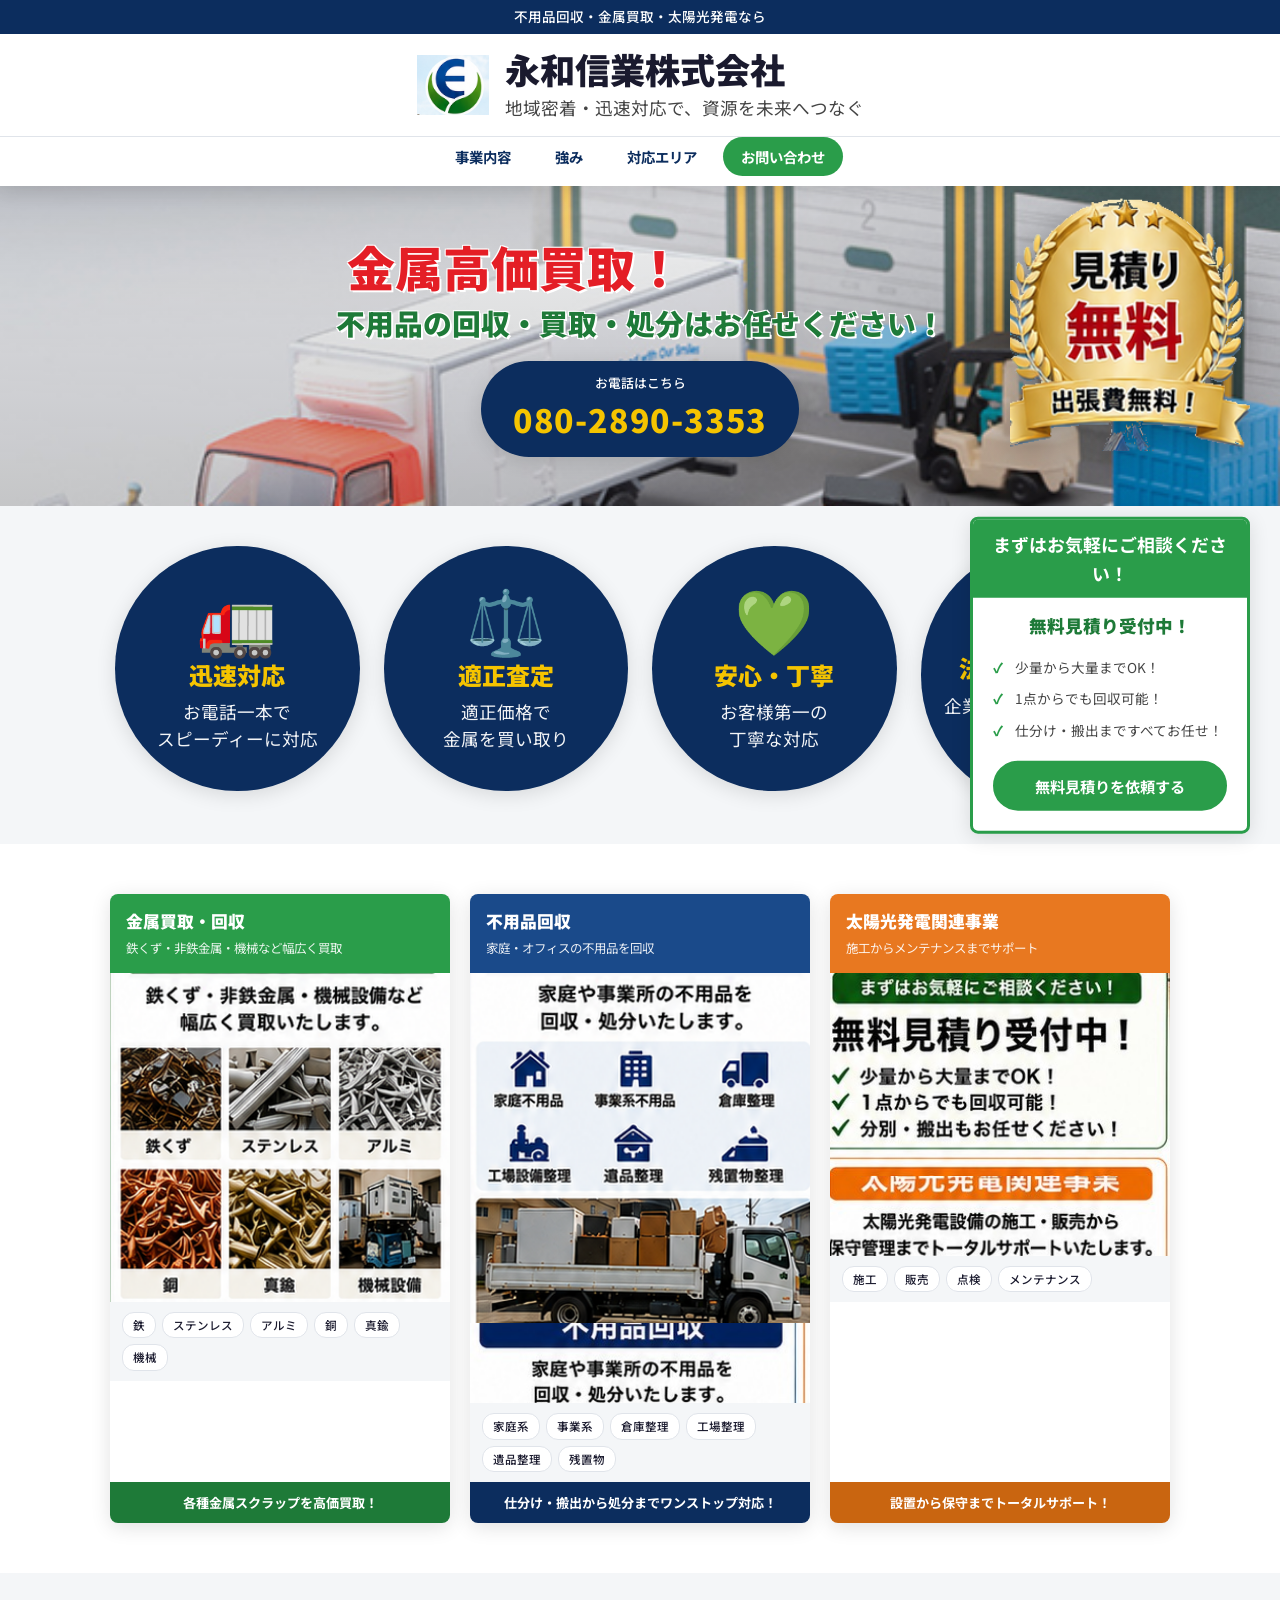
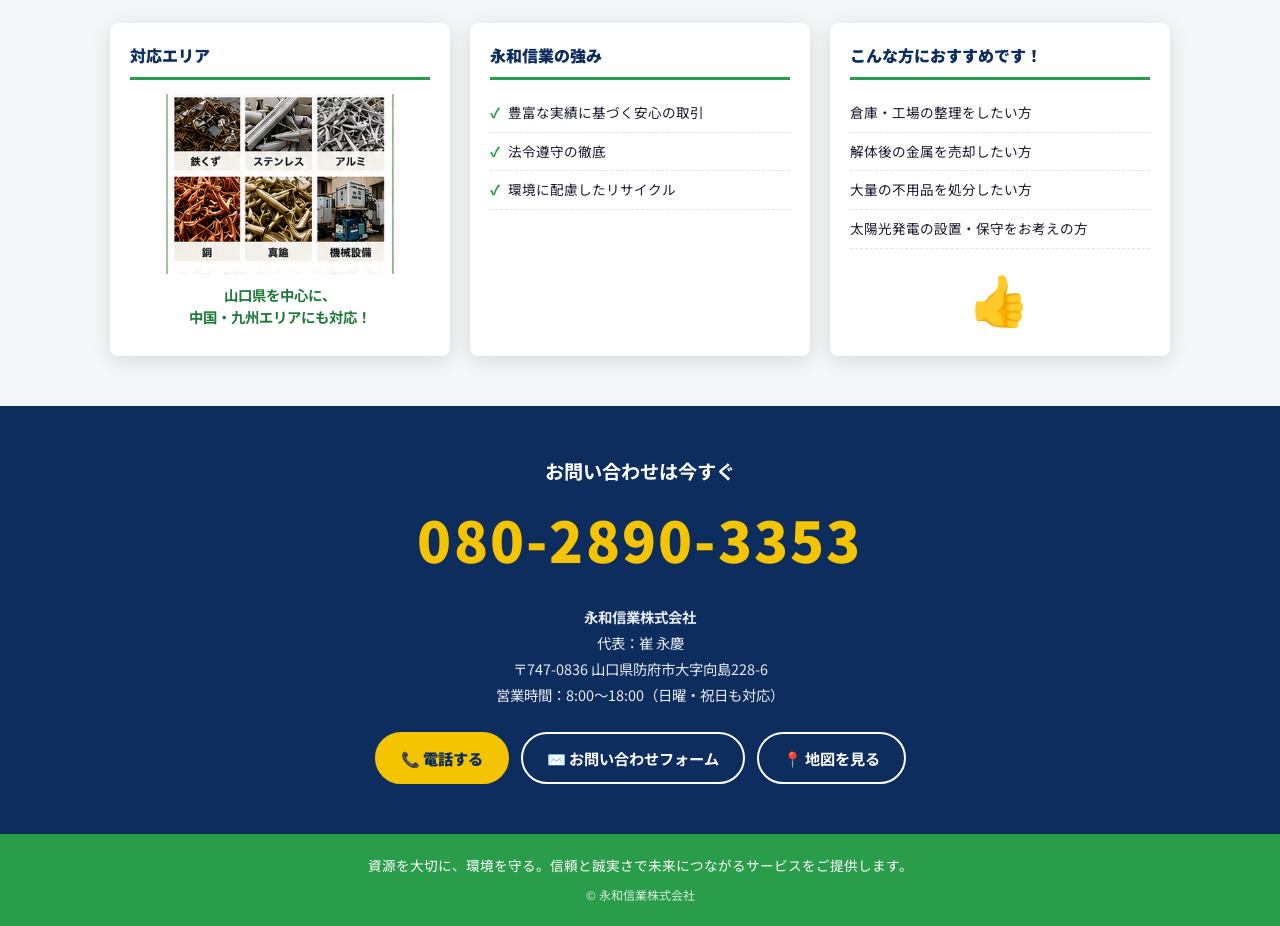
==== index.html @ bcc7ec1d "first commit" ====
<!DOCTYPE html>
<html lang="ja">
<head>
  <meta charset="UTF-8">
  <meta name="viewport" content="width=device-width, initial-scale=1.0">
  <meta name="description" content="永和信業株式会社｜不用品回収・金属買取・太陽光発電。山口県を中心に迅速対応。見積り無料・出張費無料。">
  <meta property="og:title" content="永和信業株式会社">
  <meta property="og:description" content="金属高価買取！不用品の回収・買取・処分はお任せください。">
  <meta property="og:image" content="assets/images/pdf-page1-img0.png">
  <title>永和信業株式会社｜金属買取・不用品回収・太陽光発電</title>
  <link rel="preconnect" href="https://fonts.googleapis.com">
  <link rel="preconnect" href="https://fonts.gstatic.com" crossorigin>
  <link href="https://fonts.googleapis.com/css2?family=Noto+Sans+JP:wght@400;500;700;900&display=swap" rel="stylesheet">
  <link rel="stylesheet" href="css/style.css">
  <link rel="icon" href="assets/images/logo.png" type="image/png">
</head>
<body>
  <!-- 固定ヘッダー -->
  <header class="site-header" id="top">
    <div class="top-bar">
      <p>不用品回収・金属買取・太陽光発電なら</p>
    </div>
    <div class="header-main">
      <div class="header-inner">
        <a href="#top" class="brand">
          <img src="assets/images/logo.png" alt="永和信業ロゴ" class="brand-logo" width="72" height="72">
          <div class="brand-text">
            <h1 class="brand-name">永和信業株式会社</h1>
            <p class="brand-tagline">地域密着・迅速対応で、資源を未来へつなぐ</p>
          </div>
        </a>
        <button class="nav-toggle" id="navToggle" aria-label="メニューを開く" aria-expanded="false">
          <span></span><span></span><span></span>
        </button>
      </div>
      <nav class="main-nav" id="mainNav" aria-label="メインナビゲーション">
        <a href="#services">事業内容</a>
        <a href="#features">強み</a>
        <a href="#area">対応エリア</a>
        <a href="#contact" class="nav-cta">お問い合わせ</a>
      </nav>
    </div>
  </header>

  <main>
    <!-- ヒーローセクション -->
    <section class="hero" aria-label="メインビジュアル">
      <div class="hero-bg" role="img" aria-label="金属スクラップと回収トラックの写真"></div>
      <div class="hero-overlay">
        <aside class="hero-badge-area" aria-label="見積り無料・出張費無料">
          <img src="assets/images/badge-medal.png" alt="見積り無料・出張費無料" class="badge-medal" width="220" height="220">
        </aside>
        <div class="hero-top-row">
          <p class="hero-catch hero-catch--red">金属高価買取！</p>
        </div>
        <p class="hero-catch hero-catch--green">不用品の回収・買取・処分はお任せください！</p>
        <a href="tel:08028903353" class="hero-phone-btn">
          <span class="hero-phone-label">お電話はこちら</span>
          <span class="hero-phone-number">080-2890-3353</span>
        </a>
      </div>
    </section>

    <!-- 4つの強み + CTA -->
    <section class="highlights" id="features">
      <div class="container">
        <div class="feature-cards">
          <article class="feature-card" data-animate>
            <div class="feature-icon" aria-hidden="true">🚛</div>
            <h3>迅速対応</h3>
            <p>お電話一本で<br>スピーディーに対応</p>
          </article>
          <article class="feature-card" data-animate>
            <div class="feature-icon" aria-hidden="true">⚖️</div>
            <h3>適正査定</h3>
            <p>適正価格で<br>金属を買い取り</p>
          </article>
          <article class="feature-card" data-animate>
            <div class="feature-icon" aria-hidden="true">💚</div>
            <h3>安心・丁寧</h3>
            <p>お客様第一の<br>丁寧な対応</p>
          </article>
          <article class="feature-card" data-animate>
            <div class="feature-icon" aria-hidden="true">👥</div>
            <h3>法人・個人対応</h3>
            <p>企業様から一般家庭様まで<br>幅広く対応</p>
          </article>
        </div>
      </div>
      <aside class="cta-box highlights-cta" data-animate>
        <p class="cta-box-title">まずはお気軽にご相談ください！</p>
        <p class="cta-box-sub">無料見積り受付中！</p>
        <ul class="cta-checklist">
          <li>少量から大量までOK！</li>
          <li>1点からでも回収可能！</li>
          <li>仕分け・搬出まですべてお任せ！</li>
        </ul>
        <button class="btn btn-primary" id="openContactBtn">無料見積りを依頼する</button>
      </aside>
    </section>

    <!-- 3事業カラム -->
    <section class="services" id="services">
      <div class="container services-grid">
        <article class="service-card service-card--metal" data-animate>
          <header class="service-header">
            <h2>金属買取・回収</h2>
            <p>鉄くず・非鉄金属・機械など幅広く買取</p>
          </header>
          <div class="service-image">
            <img src="assets/images/metal-grid.jpg" alt="鉄・ステンレス・アルミ・銅・真鍮・機械の買取例" loading="lazy">
          </div>
          <ul class="service-tags">
            <li>鉄</li><li>ステンレス</li><li>アルミ</li>
            <li>銅</li><li>真鍮</li><li>機械</li>
          </ul>
          <footer class="service-footer">各種金属スクラップを高価買取！</footer>
        </article>

        <article class="service-card service-card--waste" data-animate>
          <header class="service-header">
            <h2>不用品回収</h2>
            <p>家庭・オフィスの不用品を回収</p>
          </header>
          <div class="service-image">
            <img src="assets/images/waste-grid.jpg" alt="家庭・事業系・倉庫・工場・遺品・残置物の回収" loading="lazy">
          </div>
          <div class="service-sub-image">
            <img src="assets/images/truck-waste.jpg" alt="不用品を積み込む回収トラック" loading="lazy">
          </div>
          <ul class="service-tags">
            <li>家庭系</li><li>事業系</li><li>倉庫整理</li>
            <li>工場整理</li><li>遺品整理</li><li>残置物</li>
          </ul>
          <footer class="service-footer">仕分け・搬出から処分までワンストップ対応！</footer>
        </article>

        <article class="service-card service-card--solar" data-animate>
          <header class="service-header">
            <h2>太陽光発電関連事業</h2>
            <p>施工からメンテナンスまでサポート</p>
          </header>
          <div class="service-image">
            <img src="assets/images/solar-grid.jpg" alt="太陽光発電の施工・販売・点検・メンテナンス" loading="lazy">
          </div>
          <div class="service-sub-image">
            <img src="assets/images/solar-panel.jpg" alt="太陽光パネル設置現場" loading="lazy">
          </div>
          <ul class="service-tags">
            <li>施工</li><li>販売</li><li>点検</li><li>メンテナンス</li>
          </ul>
          <footer class="service-footer">設置から保守までトータルサポート！</footer>
        </article>
      </div>
    </section>

    <!-- エリア・強み・おすすめ -->
    <section class="info-section">
      <div class="container info-grid">
        <article class="info-card" id="area" data-animate>
          <h2>対応エリア</h2>
          <div class="info-map">
            <img src="assets/images/map-yamaguchi.png" alt="山口県地図" loading="lazy">
          </div>
          <p class="info-highlight">山口県を中心に、<br>中国・九州エリアにも対応！</p>
        </article>

        <article class="info-card info-card--strengths" data-animate>
          <h2>永和信業の強み</h2>
          <ul class="strength-list">
            <li><span class="check">✓</span>豊富な実績に基づく安心の取引</li>
            <li><span class="check">✓</span>法令遵守の徹底</li>
            <li><span class="check">✓</span>環境に配慮したリサイクル</li>
          </ul>
        </article>

        <article class="info-card info-card--recommend" data-animate>
          <h2>こんな方におすすめです！</h2>
          <ul class="recommend-list">
            <li>倉庫・工場の整理をしたい方</li>
            <li>解体後の金属を売却したい方</li>
            <li>大量の不用品を処分したい方</li>
            <li>太陽光発電の設置・保守をお考えの方</li>
          </ul>
          <div class="recommend-icon" aria-hidden="true">👍</div>
        </article>
      </div>
    </section>

    <!-- お問い合わせ -->
    <section class="contact-section" id="contact">
      <div class="container contact-inner" data-animate>
        <p class="contact-lead">お問い合わせは今すぐ</p>
        <a href="tel:08028903353" class="contact-phone">080-2890-3353</a>
        <div class="contact-details">
          <p><strong>永和信業株式会社</strong></p>
          <p>代表：崔 永慶</p>
          <p>〒747-0836 山口県防府市大字向島228-6</p>
          <p>営業時間：8:00〜18:00（日曜・祝日も対応）</p>
        </div>
        <div class="contact-actions">
          <a href="tel:08028903353" class="btn btn-gold">📞 電話する</a>
          <button class="btn btn-outline" id="openContactBtn2">✉️ お問い合わせフォーム</button>
          <a href="https://www.google.com/maps/search/?api=1&query=山口県防府市大字向島228-6" target="_blank" rel="noopener" class="btn btn-outline">📍 地図を見る</a>
        </div>
      </div>
    </section>
  </main>

  <footer class="site-footer">
    <p>資源を大切に、環境を守る。信頼と誠実さで未来につながるサービスをご提供します。</p>
    <p class="footer-copy">&copy; 永和信業株式会社</p>
  </footer>

  <!-- お問い合わせモーダル -->
  <div class="modal" id="contactModal" role="dialog" aria-labelledby="modalTitle" aria-hidden="true">
    <div class="modal-backdrop" id="modalBackdrop"></div>
    <div class="modal-content">
      <button class="modal-close" id="modalClose" aria-label="閉じる">&times;</button>
      <h2 id="modalTitle">無料見積り・お問い合わせ</h2>
      <p class="modal-desc">以下のフォームにご記入ください。担当者より折り返しご連絡いたします。</p>
      <form id="contactForm" novalidate>
        <div class="form-group">
          <label for="name">お名前 <span class="required">必須</span></label>
          <input type="text" id="name" name="name" required placeholder="山田 太郎">
        </div>
        <div class="form-group">
          <label for="phone">電話番号 <span class="required">必須</span></label>
          <input type="tel" id="phone" name="phone" required placeholder="090-1234-5678">
        </div>
        <div class="form-group">
          <label for="email">メールアドレス</label>
          <input type="email" id="email" name="email" placeholder="example@email.com">
        </div>
        <div class="form-group">
          <label for="service">ご相談内容</label>
          <select id="service" name="service">
            <option value="">選択してください</option>
            <option value="metal">金属買取・回収</option>
            <option value="waste">不用品回収</option>
            <option value="solar">太陽光発電</option>
            <option value="other">その他</option>
          </select>
        </div>
        <div class="form-group">
          <label for="message">お問い合わせ内容 <span class="required">必須</span></label>
          <textarea id="message" name="message" rows="4" required placeholder="ご相談内容をご記入ください"></textarea>
        </div>
        <button type="submit" class="btn btn-primary btn-full">送信する</button>
        <p class="form-note">※ フォーム送信はメールアプリが開きます。メールが設定されていない場合はお電話ください。</p>
      </form>
      <div class="form-success" id="formSuccess" hidden>
        <p>✅ お問い合わせありがとうございます。</p>
        <p>メールアプリが開きました。送信を完了してください。</p>
        <button class="btn btn-primary" id="closeSuccessBtn">閉じる</button>
      </div>
    </div>
  </div>

  <!-- 固定電話ボタン（モバイル） -->
  <a href="tel:08028903353" class="floating-phone" aria-label="電話をかける">
    📞
  </a>

  <script src="js/main.js"></script>
</body>
</html>
---- css/style.css ----
/* ========================================
   永和信業株式会社 - メインスタイル
   ======================================== */

:root {
  --blue-dark: #0c2d5e;
  --blue-mid: #1a4a8a;
  --green: #2a9d4a;
  --green-dark: #1e7a38;
  --orange: #e87820;
  --orange-dark: #c96510;
  --red: #e41e26;
  --gold: #f5c400;
  --gold-dark: #d4a800;
  --white: #ffffff;
  --gray-light: #f4f6f8;
  --gray-mid: #e0e4ea;
  --text-dark: #1a1a2e;
  --text-mid: #444;
  --shadow: 0 4px 20px rgba(0, 0, 0, 0.12);
  --radius: 8px;
  --header-h: 120px;
  --font: 'Noto Sans JP', 'Hiragino Sans', 'Meiryo', sans-serif;
}

*, *::before, *::after {
  box-sizing: border-box;
  margin: 0;
  padding: 0;
}

html {
  scroll-behavior: smooth;
  font-size: 16px;
}

body {
  font-family: var(--font);
  color: var(--text-dark);
  background: var(--white);
  line-height: 1.6;
  overflow-x: hidden;
}

img {
  max-width: 100%;
  height: auto;
  display: block;
}

a {
  color: inherit;
  text-decoration: none;
}

ul {
  list-style: none;
}

.container {
  max-width: 1100px;
  margin: 0 auto;
  padding: 0 20px;
}

/* ---- ヘッダー ---- */
.site-header {
  position: sticky;
  top: 0;
  z-index: 100;
  box-shadow: var(--shadow);
}

.top-bar {
  background: var(--blue-dark);
  color: var(--white);
  text-align: center;
  padding: 6px 16px;
  font-size: 0.85rem;
  font-weight: 500;
}

.header-main {
  background: var(--white);
}

.header-inner {
  display: flex;
  align-items: center;
  justify-content: center;
  position: relative;
  padding: 14px 20px;
  max-width: 1100px;
  margin: 0 auto;
  gap: 12px;
}

.brand {
  display: flex;
  align-items: center;
  justify-content: center;
  gap: 16px;
  text-align: center;
}

.brand-logo {
  flex-shrink: 0;
  width: 72px;
  height: 72px;
  object-fit: contain;
}

.brand-text {
  text-align: left;
}

.brand-name {
  font-size: clamp(1.5rem, 4.5vw, 2.2rem);
  font-weight: 900;
  color: var(--text-dark);
  line-height: 1.2;
}

.brand-tagline {
  font-size: clamp(0.85rem, 2.2vw, 1.1rem);
  color: var(--text-mid);
  margin-top: 4px;
}

/* 右側メダル画像 */
.hero-badge-area {
  position: absolute;
  right: clamp(10px, 3vw, 30px);
  top: 8px;
  z-index: 2;
  width: clamp(150px, 20vw, 240px);
}

.badge-medal {
  width: 100%;
  height: auto;
  display: block;
  filter: drop-shadow(0 6px 16px rgba(0, 0, 0, 0.3));
}

.nav-toggle {
  display: none;
  position: absolute;
  right: 20px;
  top: 50%;
  transform: translateY(-50%);
  flex-direction: column;
  gap: 5px;
  background: none;
  border: none;
  cursor: pointer;
  padding: 6px;
}

.nav-toggle span {
  display: block;
  width: 24px;
  height: 3px;
  background: var(--blue-dark);
  border-radius: 2px;
  transition: transform 0.3s, opacity 0.3s;
}

.main-nav {
  display: flex;
  justify-content: center;
  gap: 8px;
  padding: 0 20px 10px;
  border-top: 1px solid var(--gray-mid);
}

.main-nav a {
  padding: 8px 18px;
  font-size: 0.9rem;
  font-weight: 700;
  color: var(--blue-dark);
  border-radius: 20px;
  transition: background 0.2s, color 0.2s;
}

.main-nav a:hover {
  background: var(--gray-light);
}

.main-nav .nav-cta {
  background: var(--green);
  color: var(--white);
}

.main-nav .nav-cta:hover {
  background: var(--green-dark);
}

/* ---- ヒーロー ---- */
.hero {
  position: relative;
  min-height: 320px;
  overflow: hidden;
}

.hero-bg {
  position: absolute;
  inset: 0;
  background: url('../assets/images/hero-bg.jpg') center/cover no-repeat;
  filter: brightness(0.95);
}

.hero-overlay {
  position: relative;
  z-index: 1;
  display: flex;
  flex-direction: column;
  align-items: center;
  justify-content: center;
  min-height: 320px;
  padding: 30px 20px;
  text-align: center;
  background: linear-gradient(to bottom, rgba(255,255,255,0.1), rgba(0,0,0,0.15));
}

.hero-top-row {
  position: relative;
  display: flex;
  align-items: center;
  justify-content: center;
  width: 100%;
  max-width: 1100px;
  margin-bottom: 6px;
  padding: 0 clamp(160px, 22vw, 260px) 0 10px;
}

.hero-top-row .hero-catch--red {
  margin-bottom: 0;
}

.hero-catch {
  font-weight: 900;
  line-height: 1.3;
  text-shadow: 2px 2px 0 var(--white), -1px -1px 0 var(--white), 1px -1px 0 var(--white), -1px 1px 0 var(--white);
}

.hero-catch--red {
  font-size: clamp(1.8rem, 6vw, 3rem);
  color: var(--red);
  margin-bottom: 6px;
}

.hero-catch--green {
  font-size: clamp(1.1rem, 3.5vw, 1.8rem);
  color: var(--green-dark);
  margin-bottom: 20px;
}

.hero-phone-btn {
  display: inline-flex;
  flex-direction: column;
  align-items: center;
  background: var(--blue-dark);
  color: var(--gold);
  padding: 12px 32px;
  border-radius: 50px;
  box-shadow: var(--shadow);
  transition: transform 0.2s, background 0.2s;
}

.hero-phone-btn:hover {
  transform: scale(1.04);
  background: var(--blue-mid);
}

.hero-phone-label {
  font-size: 0.8rem;
  color: var(--white);
  font-weight: 500;
}

.hero-phone-number {
  font-size: clamp(1.4rem, 4vw, 2rem);
  font-weight: 900;
  letter-spacing: 0.05em;
}

/* ---- 4つの強み + CTA ---- */
.highlights {
  position: relative;
  background: var(--gray-light);
  padding: 40px 0;
}

.feature-cards {
  display: grid;
  grid-template-columns: repeat(4, minmax(190px, 1fr));
  gap: 24px;
  justify-content: center;
  max-width: 1050px;
  margin: 0 auto;
}

/* 右端をメダルと揃える（青丸より少し上） */
.highlights-cta {
  position: absolute;
  right: clamp(10px, 3vw, 30px);
  top: 50%;
  width: 280px;
  z-index: 2;
}

.feature-card {
  background: var(--blue-dark);
  color: var(--white);
  border-radius: 50%;
  aspect-ratio: 1;
  display: flex;
  flex-direction: column;
  align-items: center;
  justify-content: center;
  text-align: center;
  padding: 32px 20px;
  box-shadow: var(--shadow);
  transition: transform 0.3s;
}

.feature-card:hover {
  transform: translateY(-4px);
}

.feature-icon {
  font-size: 4rem;
  margin-bottom: 12px;
  line-height: 1;
}

.feature-card h3 {
  font-size: 1.5rem;
  font-weight: 900;
  color: var(--gold);
  margin-bottom: 10px;
  line-height: 1.2;
}

.feature-card p {
  font-size: 1.1rem;
  line-height: 1.5;
  opacity: 0.95;
}

.cta-box {
  background: var(--white);
  border: 3px solid var(--green);
  border-radius: var(--radius);
  padding: 20px;
  box-shadow: var(--shadow);
}

.cta-box-title {
  background: var(--green);
  color: var(--white);
  font-weight: 700;
  font-size: clamp(1rem, 1.4vw, 1.15rem);
  text-align: center;
  padding: 10px 8px;
  margin: -20px -20px 14px;
  border-radius: 5px 5px 0 0;
}

.cta-box-sub {
  font-size: 1.1rem;
  font-weight: 900;
  color: var(--green-dark);
  text-align: center;
  margin-bottom: 12px;
}

.cta-checklist li {
  font-size: 0.85rem;
  padding: 5px 0 5px 22px;
  position: relative;
  color: var(--text-mid);
}

.cta-checklist li::before {
  content: '✓';
  position: absolute;
  left: 0;
  color: var(--green);
  font-weight: 900;
}

.btn {
  display: inline-block;
  padding: 12px 24px;
  border-radius: 50px;
  font-size: 0.95rem;
  font-weight: 700;
  cursor: pointer;
  border: 2px solid transparent;
  transition: background 0.2s, transform 0.2s, color 0.2s;
  font-family: var(--font);
  text-align: center;
}

.btn:hover {
  transform: translateY(-2px);
}

.btn-primary {
  background: var(--green);
  color: var(--white);
  border-color: var(--green);
  width: 100%;
  margin-top: 14px;
}

.btn-primary:hover {
  background: var(--green-dark);
}

.btn-gold {
  background: var(--gold);
  color: var(--blue-dark);
  border-color: var(--gold);
  font-weight: 900;
}

.btn-gold:hover {
  background: var(--gold-dark);
}

.btn-outline {
  background: transparent;
  color: var(--white);
  border-color: var(--white);
}

.btn-outline:hover {
  background: rgba(255,255,255,0.15);
}

.btn-full {
  width: 100%;
}

/* ---- 事業内容 ---- */
.services {
  padding: 50px 0;
}

.services-grid {
  display: grid;
  grid-template-columns: repeat(3, 1fr);
  gap: 20px;
}

.service-card {
  border-radius: var(--radius);
  overflow: hidden;
  box-shadow: var(--shadow);
  display: flex;
  flex-direction: column;
  transition: transform 0.3s;
}

.service-card:hover {
  transform: translateY(-4px);
}

.service-header {
  padding: 14px 16px;
  color: var(--white);
}

.service-card--metal .service-header { background: var(--green); }
.service-card--waste .service-header { background: var(--blue-mid); }
.service-card--solar .service-header { background: var(--orange); }

.service-header h2 {
  font-size: 1.05rem;
  font-weight: 900;
  margin-bottom: 4px;
}

.service-header p {
  font-size: 0.78rem;
  opacity: 0.9;
}

.service-image img,
.service-sub-image img {
  width: 100%;
  object-fit: cover;
}

.service-sub-image img {
  height: 80px;
  object-fit: cover;
}

.service-tags {
  display: flex;
  flex-wrap: wrap;
  gap: 6px;
  padding: 10px 12px;
  background: var(--gray-light);
}

.service-tags li {
  font-size: 0.72rem;
  background: var(--white);
  border: 1px solid var(--gray-mid);
  border-radius: 12px;
  padding: 3px 10px;
  font-weight: 500;
}

.service-footer {
  padding: 10px 14px;
  font-size: 0.82rem;
  font-weight: 700;
  text-align: center;
  color: var(--white);
  margin-top: auto;
}

.service-card--metal .service-footer { background: var(--green-dark); }
.service-card--waste .service-footer { background: var(--blue-dark); }
.service-card--solar .service-footer { background: var(--orange-dark); }

/* ---- 情報セクション ---- */
.info-section {
  background: var(--gray-light);
  padding: 50px 0;
}

.info-grid {
  display: grid;
  grid-template-columns: repeat(3, 1fr);
  gap: 20px;
}

.info-card {
  background: var(--white);
  border-radius: var(--radius);
  padding: 20px;
  box-shadow: var(--shadow);
}

.info-card h2 {
  font-size: 1rem;
  font-weight: 900;
  color: var(--blue-dark);
  border-bottom: 3px solid var(--green);
  padding-bottom: 8px;
  margin-bottom: 14px;
}

.info-map img {
  width: 100%;
  max-height: 180px;
  object-fit: contain;
  margin-bottom: 10px;
}

.info-highlight {
  font-size: 0.9rem;
  font-weight: 700;
  color: var(--green-dark);
  text-align: center;
  line-height: 1.5;
}

.strength-list li,
.recommend-list li {
  font-size: 0.85rem;
  padding: 8px 0;
  border-bottom: 1px dashed var(--gray-mid);
  display: flex;
  align-items: flex-start;
  gap: 8px;
}

.strength-list .check {
  color: var(--green);
  font-weight: 900;
  flex-shrink: 0;
}

.info-card--recommend {
  position: relative;
}

.recommend-icon {
  font-size: 3rem;
  text-align: center;
  margin-top: 10px;
}

/* ---- お問い合わせ ---- */
.contact-section {
  background: var(--blue-dark);
  color: var(--white);
  padding: 50px 0;
  text-align: center;
}

.contact-lead {
  font-size: 1.2rem;
  font-weight: 700;
  margin-bottom: 8px;
}

.contact-phone {
  display: block;
  font-size: clamp(2rem, 8vw, 3.5rem);
  font-weight: 900;
  color: var(--gold);
  letter-spacing: 0.04em;
  margin-bottom: 20px;
  transition: transform 0.2s;
}

.contact-phone:hover {
  transform: scale(1.03);
}

.contact-details {
  font-size: 0.9rem;
  line-height: 1.8;
  margin-bottom: 24px;
  opacity: 0.9;
}

.contact-actions {
  display: flex;
  flex-wrap: wrap;
  gap: 12px;
  justify-content: center;
}

/* ---- フッター ---- */
.site-footer {
  background: var(--green);
  color: var(--white);
  text-align: center;
  padding: 20px;
  font-size: 0.85rem;
  line-height: 1.7;
}

.footer-copy {
  margin-top: 8px;
  opacity: 0.8;
  font-size: 0.75rem;
}

/* ---- モーダル ---- */
.modal {
  position: fixed;
  inset: 0;
  z-index: 200;
  display: flex;
  align-items: center;
  justify-content: center;
  padding: 20px;
  opacity: 0;
  visibility: hidden;
  transition: opacity 0.3s, visibility 0.3s;
}

.modal.is-open {
  opacity: 1;
  visibility: visible;
}

.modal-backdrop {
  position: absolute;
  inset: 0;
  background: rgba(0, 0, 0, 0.6);
}

.modal-content {
  position: relative;
  background: var(--white);
  border-radius: var(--radius);
  padding: 30px;
  max-width: 480px;
  width: 100%;
  max-height: 90vh;
  overflow-y: auto;
  box-shadow: 0 8px 40px rgba(0,0,0,0.3);
  transform: translateY(20px);
  transition: transform 0.3s;
}

.modal.is-open .modal-content {
  transform: translateY(0);
}

.modal-close {
  position: absolute;
  top: 12px;
  right: 16px;
  background: none;
  border: none;
  font-size: 1.8rem;
  cursor: pointer;
  color: var(--text-mid);
  line-height: 1;
}

.modal-content h2 {
  font-size: 1.2rem;
  color: var(--blue-dark);
  margin-bottom: 8px;
}

.modal-desc {
  font-size: 0.85rem;
  color: var(--text-mid);
  margin-bottom: 20px;
}

.form-group {
  margin-bottom: 14px;
}

.form-group label {
  display: block;
  font-size: 0.85rem;
  font-weight: 700;
  margin-bottom: 4px;
}

.required {
  color: var(--red);
  font-size: 0.75rem;
}

.form-group input,
.form-group select,
.form-group textarea {
  width: 100%;
  padding: 10px 12px;
  border: 1px solid var(--gray-mid);
  border-radius: 6px;
  font-family: var(--font);
  font-size: 0.9rem;
  transition: border-color 0.2s;
}

.form-group input:focus,
.form-group select:focus,
.form-group textarea:focus {
  outline: none;
  border-color: var(--green);
  box-shadow: 0 0 0 3px rgba(42, 157, 74, 0.15);
}

.form-group input.is-error,
.form-group textarea.is-error {
  border-color: var(--red);
}

.form-note {
  font-size: 0.75rem;
  color: var(--text-mid);
  margin-top: 10px;
  text-align: center;
}

.form-success {
  text-align: center;
  padding: 20px 0;
}

.form-success p {
  margin-bottom: 12px;
  font-weight: 700;
  color: var(--green-dark);
}

/* ---- 固定電話ボタン ---- */
.floating-phone {
  display: none;
  position: fixed;
  bottom: 24px;
  right: 24px;
  z-index: 150;
  width: 56px;
  height: 56px;
  background: var(--gold);
  color: var(--blue-dark);
  border-radius: 50%;
  font-size: 1.6rem;
  align-items: center;
  justify-content: center;
  box-shadow: 0 4px 16px rgba(0,0,0,0.3);
  transition: transform 0.2s;
}

.floating-phone:hover {
  transform: scale(1.1);
}

/* ---- アニメーション ---- */
[data-animate] {
  opacity: 0;
  transform: translateY(24px);
  transition: opacity 0.6s ease, transform 0.6s ease;
}

[data-animate].is-visible {
  opacity: 1;
  transform: translateY(0);
}

/* CTAボックス：アニメーションルールより優先して縦位置を固定 */
.highlights-cta[data-animate] {
  opacity: 0;
  transform: translateY(-50%);
  transition: opacity 0.6s ease, transform 0.6s ease;
}

.highlights-cta[data-animate].is-visible {
  opacity: 1;
  transform: translateY(-50%);
}

/* ---- レスポンシブ ---- */
@media (max-width: 900px) {
  .highlights-cta {
    position: static;
    transform: none;
    width: 100%;
    max-width: 360px;
    margin: 28px auto 0;
  }

  .highlights-cta.is-visible {
    transform: none;
  }

  .feature-cards {
    grid-template-columns: repeat(2, 1fr);
    max-width: 560px;
    margin: 0 auto;
  }

  .feature-card {
    border-radius: var(--radius);
    aspect-ratio: auto;
    padding: 32px 24px;
  }

  .feature-icon {
    font-size: 3.2rem;
  }

  .feature-card h3 {
    font-size: 1.3rem;
  }

  .feature-card p {
    font-size: 1rem;
  }

  .services-grid,
  .info-grid {
    grid-template-columns: 1fr;
  }
}

@media (max-width: 640px) {
  .header-inner {
    padding: 12px 16px;
  }

  .brand {
    gap: 12px;
  }

  .brand-logo {
    width: 56px;
    height: 56px;
  }

  .nav-toggle {
    display: flex;
    right: 16px;
  }

  .hero-overlay {
    display: flex;
    flex-direction: column;
    min-height: auto;
    padding: 20px 16px 24px;
  }

  .hero {
    min-height: auto;
  }

  .hero-badge-area {
    position: static;
    width: 100%;
    max-width: 280px;
    margin: 0 auto 16px;
    order: -1;
  }

  .hero-top-row {
    padding-right: 10px;
    order: 0;
  }

  .hero-catch--green {
    order: 1;
  }

  .hero-phone-btn {
    order: 2;
  }

  .badge-medal {
    width: 140px;
    margin: 0 auto;
  }

  .main-nav {
    display: none;
    flex-direction: column;
    padding: 10px 20px 16px;
    gap: 4px;
  }

  .main-nav.is-open {
    display: flex;
  }

  .nav-toggle.is-open span:nth-child(1) {
    transform: translateY(8px) rotate(45deg);
  }
  .nav-toggle.is-open span:nth-child(2) {
    opacity: 0;
  }
  .nav-toggle.is-open span:nth-child(3) {
    transform: translateY(-8px) rotate(-45deg);
  }

  .feature-cards {
    grid-template-columns: repeat(2, 1fr);
  }

  .floating-phone {
    display: flex;
  }

  .contact-actions {
    flex-direction: column;
    align-items: center;
  }

  .contact-actions .btn {
    width: 100%;
    max-width: 280px;
  }
}

@media (min-width: 641px) {
  .floating-phone {
    display: none;
  }
}
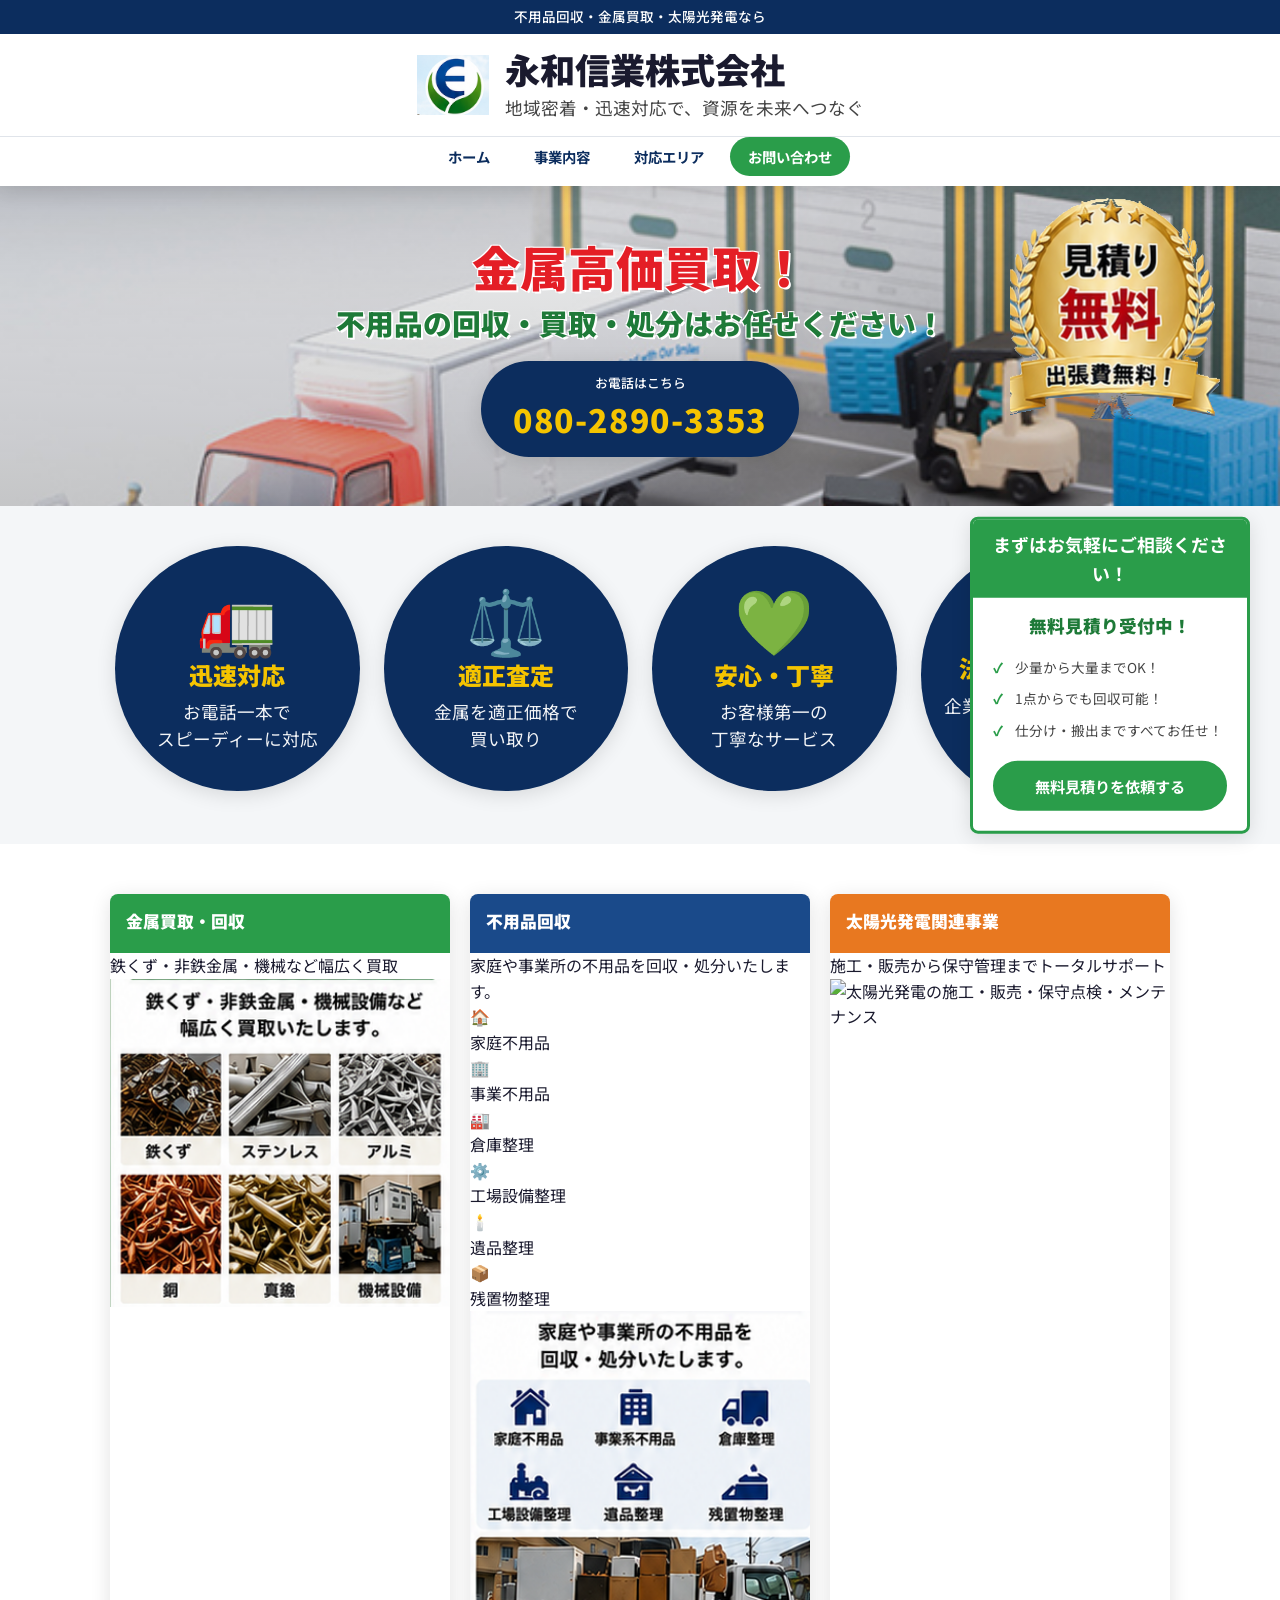
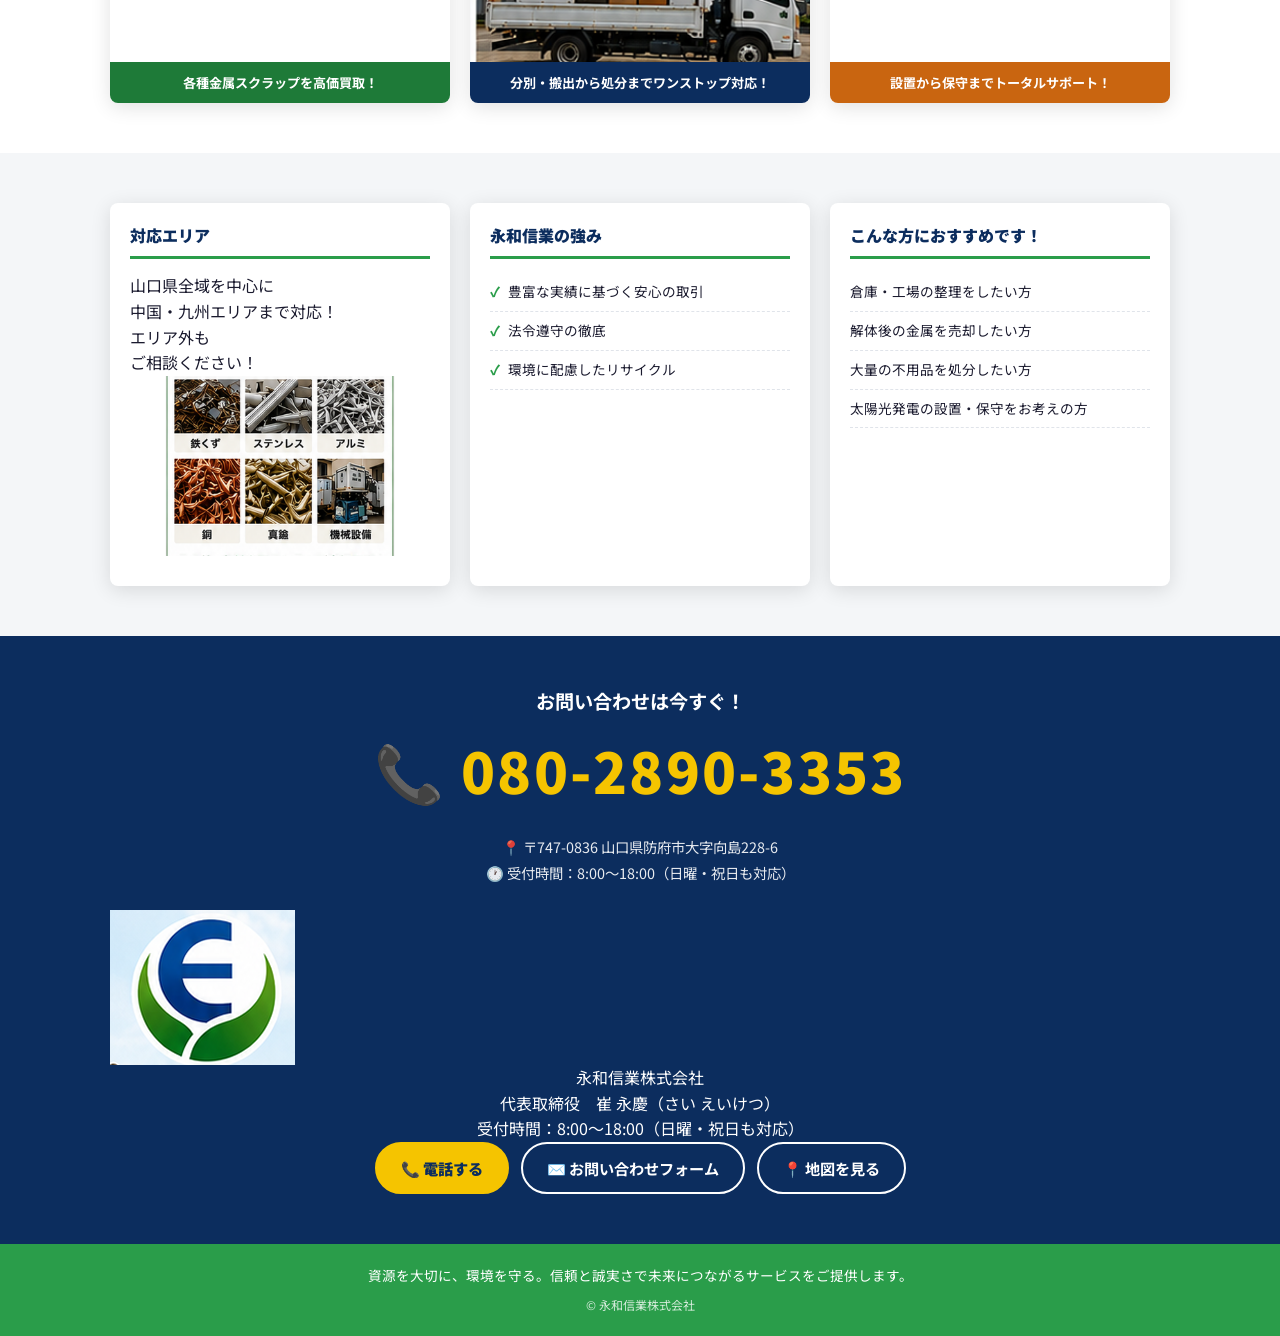
==== commit b31078d6: "Add files via upload" ====
--- a/index.html
+++ b/index.html
@@ -34,8 +34,8 @@
         </button>
       </div>
       <nav class="main-nav" id="mainNav" aria-label="メインナビゲーション">
+        <a href="#top" onclick="window.scrollTo({top:0,behavior:'instant'});return false;">ホーム</a>
         <a href="#services">事業内容</a>
-        <a href="#features">強み</a>
         <a href="#area">対応エリア</a>
         <a href="#contact" class="nav-cta">お問い合わせ</a>
       </nav>
@@ -47,56 +47,62 @@
     <section class="hero" aria-label="メインビジュアル">
       <div class="hero-bg" role="img" aria-label="金属スクラップと回収トラックの写真"></div>
       <div class="hero-overlay">
-        <aside class="hero-badge-area" aria-label="見積り無料・出張費無料">
-          <img src="assets/images/badge-medal.png" alt="見積り無料・出張費無料" class="badge-medal" width="220" height="220">
-        </aside>
-        <div class="hero-top-row">
-          <p class="hero-catch hero-catch--red">金属高価買取！</p>
-        </div>
-        <p class="hero-catch hero-catch--green">不用品の回収・買取・処分はお任せください！</p>
-        <a href="tel:08028903353" class="hero-phone-btn">
-          <span class="hero-phone-label">お電話はこちら</span>
-          <span class="hero-phone-number">080-2890-3353</span>
-        </a>
+        <div class="hero-content">
+          <div class="hero-content-inner">
+            <div class="hero-text">
+              <p class="hero-catch hero-catch--red">金属高価買取！</p>
+              <p class="hero-catch hero-catch--green">不用品の回収・買取・処分はお任せください！</p>
+              <a href="tel:08028903353" class="hero-phone-btn">
+                <span class="hero-phone-label">お電話はこちら</span>
+                <span class="hero-phone-number">080-2890-3353</span>
+              </a>
+            </div>
+            <div class="hero-badge-area">
+              <img src="assets/images/badge-medal.png" alt="見積り無料・出張費無料" class="hero-badge" width="210" height="210">
+            </div>
+          </div>
+        </div>
       </div>
     </section>
 
     <!-- 4つの強み + CTA -->
     <section class="highlights" id="features">
       <div class="container">
-        <div class="feature-cards">
-          <article class="feature-card" data-animate>
-            <div class="feature-icon" aria-hidden="true">🚛</div>
-            <h3>迅速対応</h3>
-            <p>お電話一本で<br>スピーディーに対応</p>
-          </article>
-          <article class="feature-card" data-animate>
-            <div class="feature-icon" aria-hidden="true">⚖️</div>
-            <h3>適正査定</h3>
-            <p>適正価格で<br>金属を買い取り</p>
-          </article>
-          <article class="feature-card" data-animate>
-            <div class="feature-icon" aria-hidden="true">💚</div>
-            <h3>安心・丁寧</h3>
-            <p>お客様第一の<br>丁寧な対応</p>
-          </article>
-          <article class="feature-card" data-animate>
-            <div class="feature-icon" aria-hidden="true">👥</div>
-            <h3>法人・個人対応</h3>
-            <p>企業様から一般家庭様まで<br>幅広く対応</p>
-          </article>
-        </div>
-      </div>
-      <aside class="cta-box highlights-cta" data-animate>
-        <p class="cta-box-title">まずはお気軽にご相談ください！</p>
-        <p class="cta-box-sub">無料見積り受付中！</p>
-        <ul class="cta-checklist">
-          <li>少量から大量までOK！</li>
-          <li>1点からでも回収可能！</li>
-          <li>仕分け・搬出まですべてお任せ！</li>
-        </ul>
-        <button class="btn btn-primary" id="openContactBtn">無料見積りを依頼する</button>
-      </aside>
+        <div class="highlights-inner">
+          <div class="feature-cards">
+            <article class="feature-card" data-animate>
+              <div class="feature-icon" aria-hidden="true">🚛</div>
+              <h3>迅速対応</h3>
+              <p>お電話一本で<br>スピーディーに対応</p>
+            </article>
+            <article class="feature-card" data-animate>
+              <div class="feature-icon" aria-hidden="true">⚖️</div>
+              <h3>適正査定</h3>
+              <p>金属を適正価格で<br>買い取り</p>
+            </article>
+            <article class="feature-card" data-animate>
+              <div class="feature-icon" aria-hidden="true">💚</div>
+              <h3>安心・丁寧</h3>
+              <p>お客様第一の<br>丁寧なサービス</p>
+            </article>
+            <article class="feature-card" data-animate>
+              <div class="feature-icon" aria-hidden="true">👥</div>
+              <h3>法人・個人対応</h3>
+              <p>企業様から一般家庭様まで<br>幅広く対応</p>
+            </article>
+          </div>
+          <aside class="cta-box highlights-cta" data-animate>
+            <p class="cta-box-title">まずはお気軽にご相談ください！</p>
+            <p class="cta-box-sub">無料見積り受付中！</p>
+            <ul class="cta-checklist">
+              <li>少量から大量までOK！</li>
+              <li>1点からでも回収可能！</li>
+              <li>仕分け・搬出まですべてお任せ！</li>
+            </ul>
+            <button class="btn btn-primary" id="openContactBtn">無料見積りを依頼する</button>
+          </aside>
+        </div>
+      </div>
     </section>
 
     <!-- 3事業カラム -->
@@ -105,50 +111,47 @@
         <article class="service-card service-card--metal" data-animate>
           <header class="service-header">
             <h2>金属買取・回収</h2>
+          </header>
+          <div class="service-desc">
             <p>鉄くず・非鉄金属・機械など幅広く買取</p>
-          </header>
+          </div>
           <div class="service-image">
             <img src="assets/images/metal-grid.jpg" alt="鉄・ステンレス・アルミ・銅・真鍮・機械の買取例" loading="lazy">
           </div>
-          <ul class="service-tags">
-            <li>鉄</li><li>ステンレス</li><li>アルミ</li>
-            <li>銅</li><li>真鍮</li><li>機械</li>
-          </ul>
           <footer class="service-footer">各種金属スクラップを高価買取！</footer>
         </article>
 
         <article class="service-card service-card--waste" data-animate>
           <header class="service-header">
             <h2>不用品回収</h2>
-            <p>家庭・オフィスの不用品を回収</p>
           </header>
+          <div class="service-desc">
+            <p>家庭や事業所の不用品を回収・処分いたします。</p>
+          </div>
+          <div class="waste-categories">
+            <div class="waste-cat-item"><span>🏠</span><p>家庭不用品</p></div>
+            <div class="waste-cat-item"><span>🏢</span><p>事業不用品</p></div>
+            <div class="waste-cat-item"><span>🏭</span><p>倉庫整理</p></div>
+            <div class="waste-cat-item"><span>⚙️</span><p>工場設備整理</p></div>
+            <div class="waste-cat-item"><span>🕯️</span><p>遺品整理</p></div>
+            <div class="waste-cat-item"><span>📦</span><p>残置物整理</p></div>
+          </div>
           <div class="service-image">
-            <img src="assets/images/waste-grid.jpg" alt="家庭・事業系・倉庫・工場・遺品・残置物の回収" loading="lazy">
-          </div>
-          <div class="service-sub-image">
-            <img src="assets/images/truck-waste.jpg" alt="不用品を積み込む回収トラック" loading="lazy">
-          </div>
-          <ul class="service-tags">
-            <li>家庭系</li><li>事業系</li><li>倉庫整理</li>
-            <li>工場整理</li><li>遺品整理</li><li>残置物</li>
-          </ul>
-          <footer class="service-footer">仕分け・搬出から処分までワンストップ対応！</footer>
+            <img src="assets/images/waste-grid.jpg" alt="不用品回収トラック" loading="lazy">
+          </div>
+          <footer class="service-footer">分別・搬出から処分までワンストップ対応！</footer>
         </article>
 
         <article class="service-card service-card--solar" data-animate>
           <header class="service-header">
             <h2>太陽光発電関連事業</h2>
-            <p>施工からメンテナンスまでサポート</p>
           </header>
+          <div class="service-desc">
+            <p>施工・販売から保守管理までトータルサポート</p>
+          </div>
           <div class="service-image">
-            <img src="assets/images/solar-grid.jpg" alt="太陽光発電の施工・販売・点検・メンテナンス" loading="lazy">
-          </div>
-          <div class="service-sub-image">
-            <img src="assets/images/solar-panel.jpg" alt="太陽光パネル設置現場" loading="lazy">
-          </div>
-          <ul class="service-tags">
-            <li>施工</li><li>販売</li><li>点検</li><li>メンテナンス</li>
-          </ul>
+            <img src="assets/images/anh%203.png" alt="太陽光発電の施工・販売・保守点検・メンテナンス" loading="lazy">
+          </div>
           <footer class="service-footer">設置から保守までトータルサポート！</footer>
         </article>
       </div>
@@ -157,12 +160,17 @@
     <!-- エリア・強み・おすすめ -->
     <section class="info-section">
       <div class="container info-grid">
-        <article class="info-card" id="area" data-animate>
+        <article class="info-card info-card--area" id="area" data-animate>
           <h2>対応エリア</h2>
-          <div class="info-map">
-            <img src="assets/images/map-yamaguchi.png" alt="山口県地図" loading="lazy">
-          </div>
-          <p class="info-highlight">山口県を中心に、<br>中国・九州エリアにも対応！</p>
+          <div class="area-body">
+            <div class="area-text">
+              <p class="area-main-text">山口県全域を中心に<br>中国・九州エリアまで対応！</p>
+              <p class="area-sub-text">エリア外も<br>ご相談ください！</p>
+            </div>
+            <div class="info-map">
+              <img src="assets/images/map-yamaguchi.png" alt="山口県地図" loading="lazy">
+            </div>
+          </div>
         </article>
 
         <article class="info-card info-card--strengths" data-animate>
@@ -182,7 +190,6 @@
             <li>大量の不用品を処分したい方</li>
             <li>太陽光発電の設置・保守をお考えの方</li>
           </ul>
-          <div class="recommend-icon" aria-hidden="true">👍</div>
         </article>
       </div>
     </section>
@@ -190,14 +197,22 @@
     <!-- お問い合わせ -->
     <section class="contact-section" id="contact">
       <div class="container contact-inner" data-animate>
-        <p class="contact-lead">お問い合わせは今すぐ</p>
-        <a href="tel:08028903353" class="contact-phone">080-2890-3353</a>
-        <div class="contact-details">
-          <p><strong>永和信業株式会社</strong></p>
-          <p>代表：崔 永慶</p>
-          <p>〒747-0836 山口県防府市大字向島228-6</p>
-          <p>営業時間：8:00〜18:00（日曜・祝日も対応）</p>
-        </div>
+        <div class="contact-left">
+          <p class="contact-lead">お問い合わせは今すぐ！</p>
+          <a href="tel:08028903353" class="contact-phone">📞 080-2890-3353</a>
+          <div class="contact-details">
+            <p>📍 〒747-0836 山口県防府市大字向島228-6</p>
+            <p>🕐 受付時間：8:00〜18:00（日曜・祝日も対応）</p>
+          </div>
+        </div>
+        <div class="contact-right">
+          <img src="assets/images/logo.png" alt="永和信業ロゴ" class="contact-logo">
+          <p class="contact-company-name">永和信業株式会社</p>
+          <p class="contact-rep">代表取締役　崔 永慶（さい えいけつ）</p>
+          <p class="contact-hours">受付時間：8:00〜18:00（日曜・祝日も対応）</p>
+        </div>
+      </div>
+      <div class="container contact-actions-row">
         <div class="contact-actions">
           <a href="tel:08028903353" class="btn btn-gold">📞 電話する</a>
           <button class="btn btn-outline" id="openContactBtn2">✉️ お問い合わせフォーム</button>
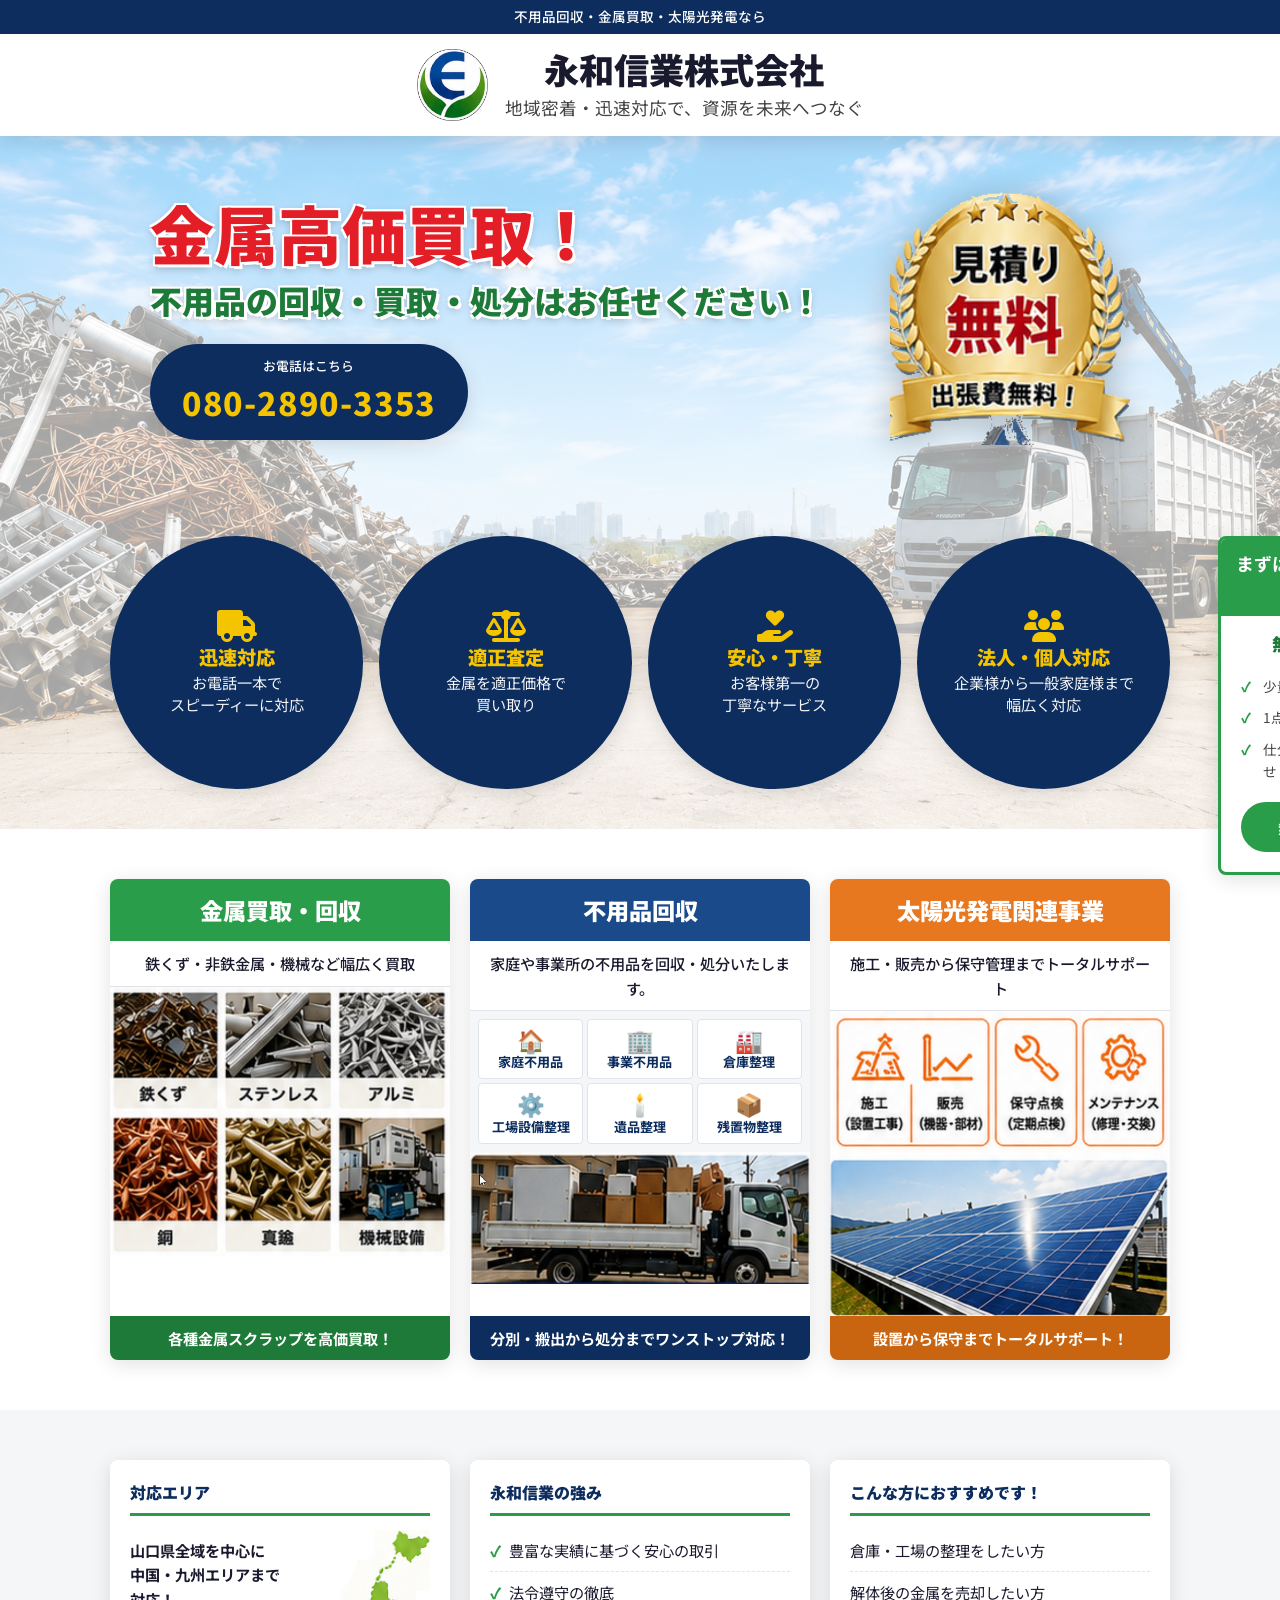
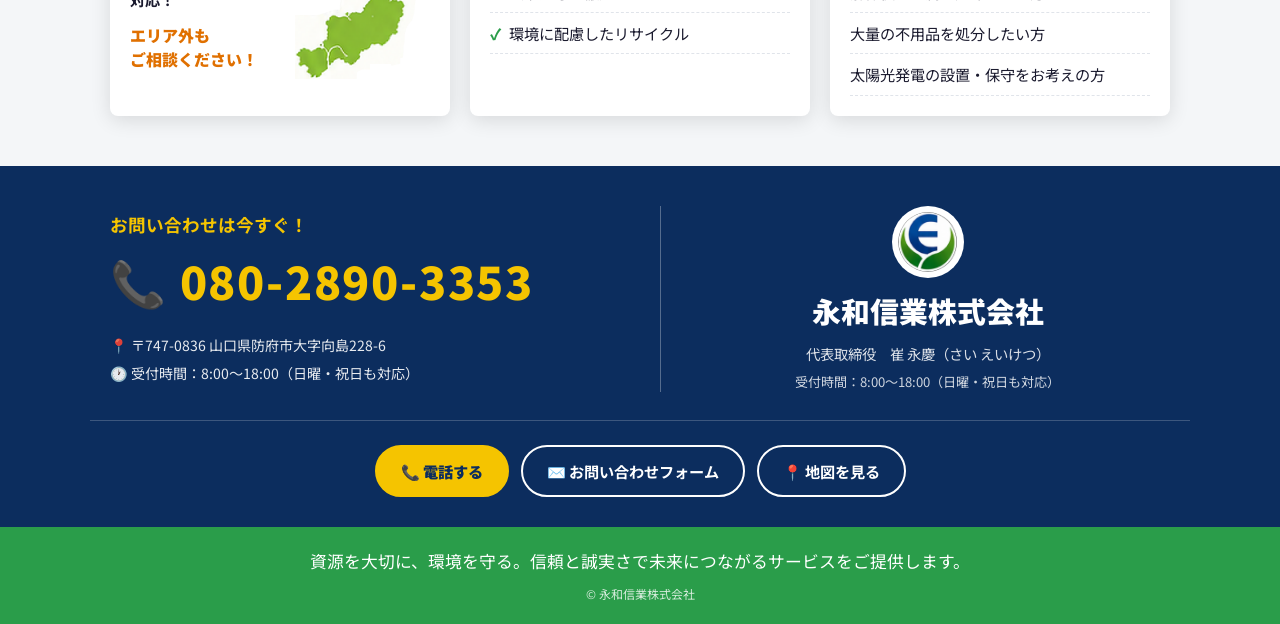
==== commit 92662f7b: "Add files via upload" ====
--- a/index.html
+++ b/index.html
@@ -11,6 +11,7 @@
   <link rel="preconnect" href="https://fonts.googleapis.com">
   <link rel="preconnect" href="https://fonts.gstatic.com" crossorigin>
   <link href="https://fonts.googleapis.com/css2?family=Noto+Sans+JP:wght@400;500;700;900&display=swap" rel="stylesheet">
+  <link rel="stylesheet" href="https://cdnjs.cloudflare.com/ajax/libs/font-awesome/6.5.0/css/all.min.css" crossorigin="anonymous">
   <link rel="stylesheet" href="css/style.css">
   <link rel="icon" href="assets/images/logo.png" type="image/png">
 </head>
@@ -29,23 +30,18 @@
             <p class="brand-tagline">地域密着・迅速対応で、資源を未来へつなぐ</p>
           </div>
         </a>
-        <button class="nav-toggle" id="navToggle" aria-label="メニューを開く" aria-expanded="false">
-          <span></span><span></span><span></span>
-        </button>
-      </div>
-      <nav class="main-nav" id="mainNav" aria-label="メインナビゲーション">
-        <a href="#top" onclick="window.scrollTo({top:0,behavior:'instant'});return false;">ホーム</a>
-        <a href="#services">事業内容</a>
-        <a href="#area">対応エリア</a>
-        <a href="#contact" class="nav-cta">お問い合わせ</a>
-      </nav>
+
+      </div>
+
     </div>
   </header>
 
   <main>
+    <!-- ヒーロー＋ハイライト共通背景ラッパー -->
+    <div class="hero-highlights-wrapper">
+
     <!-- ヒーローセクション -->
     <section class="hero" aria-label="メインビジュアル">
-      <div class="hero-bg" role="img" aria-label="金属スクラップと回収トラックの写真"></div>
       <div class="hero-overlay">
         <div class="hero-content">
           <div class="hero-content-inner">
@@ -67,26 +63,27 @@
 
     <!-- 4つの強み + CTA -->
     <section class="highlights" id="features">
+
       <div class="container">
         <div class="highlights-inner">
           <div class="feature-cards">
             <article class="feature-card" data-animate>
-              <div class="feature-icon" aria-hidden="true">🚛</div>
+              <div class="feature-icon" aria-hidden="true"><i class="fa-solid fa-truck"></i></div>
               <h3>迅速対応</h3>
               <p>お電話一本で<br>スピーディーに対応</p>
             </article>
             <article class="feature-card" data-animate>
-              <div class="feature-icon" aria-hidden="true">⚖️</div>
+              <div class="feature-icon" aria-hidden="true"><i class="fa-solid fa-scale-balanced"></i></div>
               <h3>適正査定</h3>
               <p>金属を適正価格で<br>買い取り</p>
             </article>
             <article class="feature-card" data-animate>
-              <div class="feature-icon" aria-hidden="true">💚</div>
+              <div class="feature-icon" aria-hidden="true"><i class="fa-solid fa-hand-holding-heart"></i></div>
               <h3>安心・丁寧</h3>
               <p>お客様第一の<br>丁寧なサービス</p>
             </article>
             <article class="feature-card" data-animate>
-              <div class="feature-icon" aria-hidden="true">👥</div>
+              <div class="feature-icon" aria-hidden="true"><i class="fa-solid fa-users"></i></div>
               <h3>法人・個人対応</h3>
               <p>企業様から一般家庭様まで<br>幅広く対応</p>
             </article>
@@ -105,6 +102,8 @@
       </div>
     </section>
 
+    </div><!-- /.hero-highlights-wrapper -->
+
     <!-- 3事業カラム -->
     <section class="services" id="services">
       <div class="container services-grid">
--- a/css/style.css
+++ b/css/style.css
@@ -32,6 +32,7 @@
 html {
   scroll-behavior: smooth;
   font-size: 16px;
+  scroll-padding-top: 120px; /* fallback — JS sẽ ghi đè bằng chiều cao thực */
 }
 
 body {
@@ -98,9 +99,19 @@
 .brand {
   display: flex;
   align-items: center;
-  justify-content: center;
   gap: 16px;
   text-align: center;
+}
+
+.header-badge-area {
+  flex-shrink: 0;
+}
+
+.header-badge {
+  width: 110px;
+  height: auto;
+  display: block;
+  filter: drop-shadow(0 4px 12px rgba(0,0,0,0.2));
 }
 
 .brand-logo {
@@ -111,7 +122,7 @@
 }
 
 .brand-text {
-  text-align: left;
+  text-align: center;
 }
 
 .brand-name {
@@ -127,34 +138,19 @@
   margin-top: 4px;
 }
 
-/* 右側メダル画像 */
-.hero-badge-area {
-  position: absolute;
-  right: clamp(10px, 3vw, 30px);
-  top: 8px;
-  z-index: 2;
-  width: clamp(150px, 20vw, 240px);
-}
-
-.badge-medal {
-  width: 100%;
-  height: auto;
-  display: block;
-  filter: drop-shadow(0 6px 16px rgba(0, 0, 0, 0.3));
-}
-
 .nav-toggle {
   display: none;
-  position: absolute;
-  right: 20px;
-  top: 50%;
-  transform: translateY(-50%);
   flex-direction: column;
   gap: 5px;
   background: none;
   border: none;
   cursor: pointer;
   padding: 6px;
+  flex-shrink: 0;
+  position: absolute;
+  right: 20px;
+  top: 50%;
+  transform: translateY(-50%);
 }
 
 .nav-toggle span {
@@ -170,7 +166,7 @@
   display: flex;
   justify-content: center;
   gap: 8px;
-  padding: 0 20px 10px;
+  padding: 8px 20px 10px;
   border-top: 1px solid var(--gray-mid);
 }
 
@@ -196,64 +192,75 @@
   background: var(--green-dark);
 }
 
+/* ---- ヒーロー＋ハイライト共通背景ラッパー ---- */
+.hero-highlights-wrapper {
+  position: relative;
+  background: url('../assets/images/hero-bg.jpg') center/cover no-repeat;
+  overflow-x: clip;
+  overflow-y: visible;
+}
+
 /* ---- ヒーロー ---- */
 .hero {
   position: relative;
-  min-height: 320px;
-  overflow: hidden;
-}
-
-.hero-bg {
-  position: absolute;
-  inset: 0;
-  background: url('../assets/images/hero-bg.jpg') center/cover no-repeat;
-  filter: brightness(0.95);
+  min-height: 360px;
 }
 
 .hero-overlay {
   position: relative;
   z-index: 1;
-  display: flex;
-  flex-direction: column;
-  align-items: center;
-  justify-content: center;
-  min-height: 320px;
-  padding: 30px 20px;
-  text-align: center;
-  background: linear-gradient(to bottom, rgba(255,255,255,0.1), rgba(0,0,0,0.15));
-}
-
-.hero-top-row {
-  position: relative;
-  display: flex;
-  align-items: center;
-  justify-content: center;
+  min-height: 360px;
+  background: rgba(255,255,255,0.65);
+  display: flex;
+  align-items: center;
+}
+
+.hero-content {
+  max-width: 1100px;
   width: 100%;
-  max-width: 1100px;
-  margin-bottom: 6px;
-  padding: 0 clamp(160px, 22vw, 260px) 0 10px;
-}
-
-.hero-top-row .hero-catch--red {
-  margin-bottom: 0;
+  margin: 0 auto;
+  padding: 40px clamp(20px, 5vw, 60px);
+}
+
+.hero-content-inner {
+  display: flex;
+  align-items: center;
+  gap: 24px;
+}
+
+.hero-text {
+  flex: 1;
+}
+
+.hero-badge-area {
+  flex-shrink: 0;
+}
+
+.hero-badge {
+  width: clamp(150px, 21vw, 240px);
+  height: auto;
+  display: block;
+  filter: drop-shadow(0 4px 16px rgba(0,0,0,0.25));
 }
 
 .hero-catch {
   font-weight: 900;
-  line-height: 1.3;
-  text-shadow: 2px 2px 0 var(--white), -1px -1px 0 var(--white), 1px -1px 0 var(--white), -1px 1px 0 var(--white);
+  line-height: 1.25;
+  text-shadow: 3px 3px 0 var(--white), -2px -2px 0 var(--white), 2px -2px 0 var(--white), -2px 2px 0 var(--white), 0 3px 8px rgba(0,0,0,0.3);
 }
 
 .hero-catch--red {
-  font-size: clamp(1.8rem, 6vw, 3rem);
+  font-size: clamp(2.2rem, 7vw, 4rem);
   color: var(--red);
-  margin-bottom: 6px;
+  margin-bottom: 8px;
+  display: block;
 }
 
 .hero-catch--green {
-  font-size: clamp(1.1rem, 3.5vw, 1.8rem);
+  font-size: clamp(1.2rem, 3.8vw, 2rem);
   color: var(--green-dark);
-  margin-bottom: 20px;
+  margin-bottom: 24px;
+  display: block;
 }
 
 .hero-phone-btn {
@@ -287,27 +294,33 @@
 
 /* ---- 4つの強み + CTA ---- */
 .highlights {
+  background: rgba(255,255,255,0.65);
+  padding: 40px 0;
+}
+
+.highlights > .container {
+  max-width: 1100px;
+  overflow: visible;
   position: relative;
-  background: var(--gray-light);
-  padding: 40px 0;
+}
+
+.highlights-inner {
+  display: block;
+  position: relative;
 }
 
 .feature-cards {
   display: grid;
-  grid-template-columns: repeat(4, minmax(190px, 1fr));
-  gap: 24px;
-  justify-content: center;
-  max-width: 1050px;
-  margin: 0 auto;
-}
-
-/* 右端をメダルと揃える（青丸より少し上） */
+  grid-template-columns: repeat(4, 1fr);
+  gap: 16px;
+  width: 100%;
+}
+
 .highlights-cta {
   position: absolute;
-  right: clamp(10px, 3vw, 30px);
-  top: 50%;
-  width: 280px;
-  z-index: 2;
+  left: calc(100% + 48px);
+  top: 0;
+  width: 270px;
 }
 
 .feature-card {
@@ -320,9 +333,11 @@
   align-items: center;
   justify-content: center;
   text-align: center;
-  padding: 32px 20px;
+  padding: 16px 10px;
   box-shadow: var(--shadow);
   transition: transform 0.3s;
+  min-width: 0;
+  overflow: hidden;
 }
 
 .feature-card:hover {
@@ -330,22 +345,27 @@
 }
 
 .feature-icon {
-  font-size: 4rem;
-  margin-bottom: 12px;
+  font-size: 2rem;
+  margin-bottom: 4px;
   line-height: 1;
+  color: var(--gold);
+}
+
+.feature-icon i {
+  display: block;
 }
 
 .feature-card h3 {
-  font-size: 1.5rem;
+  font-size: 1.2rem;
   font-weight: 900;
   color: var(--gold);
-  margin-bottom: 10px;
+  margin-bottom: 3px;
   line-height: 1.2;
 }
 
 .feature-card p {
-  font-size: 1.1rem;
-  line-height: 1.5;
+  font-size: 0.95rem;
+  line-height: 1.4;
   opacity: 0.95;
 }
 
@@ -470,8 +490,9 @@
 }
 
 .service-header {
-  padding: 14px 16px;
+  padding: 16px 16px;
   color: var(--white);
+  text-align: center;
 }
 
 .service-card--metal .service-header { background: var(--green); }
@@ -479,14 +500,23 @@
 .service-card--solar .service-header { background: var(--orange); }
 
 .service-header h2 {
-  font-size: 1.05rem;
-  font-weight: 900;
-  margin-bottom: 4px;
-}
-
-.service-header p {
-  font-size: 0.78rem;
-  opacity: 0.9;
+  font-size: 1.45rem;
+  font-weight: 900;
+  line-height: 1.3;
+}
+
+.service-desc {
+  background: var(--white);
+  padding: 10px 16px;
+  text-align: center;
+  border-bottom: 1px solid var(--gray-mid);
+}
+
+.service-desc p {
+  font-size: 0.95rem;
+  color: var(--text-dark);
+  line-height: 1.6;
+  font-weight: 500;
 }
 
 .service-image img,
@@ -519,7 +549,7 @@
 
 .service-footer {
   padding: 10px 14px;
-  font-size: 0.82rem;
+  font-size: 0.95rem;
   font-weight: 700;
   text-align: center;
   color: var(--white);
@@ -529,6 +559,51 @@
 .service-card--metal .service-footer { background: var(--green-dark); }
 .service-card--waste .service-footer { background: var(--blue-dark); }
 .service-card--solar .service-footer { background: var(--orange-dark); }
+
+/* ---- 不用品回収 カテゴリーグリッド ---- */
+.waste-categories {
+  display: grid;
+  grid-template-columns: repeat(3, 1fr);
+  gap: 4px;
+  padding: 8px;
+  background: var(--gray-light);
+}
+
+.waste-cat-item {
+  display: flex;
+  flex-direction: column;
+  align-items: center;
+  gap: 3px;
+  padding: 8px 4px;
+  background: var(--white);
+  border: 1px solid var(--gray-mid);
+  border-radius: 4px;
+  font-size: 0.82rem;
+  font-weight: 700;
+  text-align: center;
+  color: var(--blue-dark);
+}
+
+.waste-cat-item span {
+  font-size: 1.4rem;
+  line-height: 1;
+}
+
+.waste-cat-item p {
+  margin: 0;
+  line-height: 1.3;
+}
+
+/* ---- 太陽光発電 説明テキスト ---- */
+.solar-desc-block {
+  padding: 12px 16px;
+  background: var(--white);
+  border-bottom: 1px solid var(--gray-mid);
+  font-size: 0.84rem;
+  font-weight: 500;
+  color: var(--text-dark);
+  line-height: 1.7;
+}
 
 /* ---- 情報セクション ---- */
 .info-section {
@@ -558,11 +633,41 @@
   margin-bottom: 14px;
 }
 
+.area-body {
+  display: flex;
+  align-items: center;
+  gap: 12px;
+}
+
+.area-text {
+  flex: 1;
+  min-width: 0;
+}
+
+.area-main-text {
+  font-size: 0.95rem;
+  font-weight: 700;
+  color: var(--text-dark);
+  line-height: 1.6;
+  margin-bottom: 12px;
+}
+
+.area-sub-text {
+  font-size: 1rem;
+  font-weight: 900;
+  color: #e07000;
+  line-height: 1.5;
+}
+
+.info-map {
+  flex-shrink: 0;
+  width: 45%;
+}
+
 .info-map img {
   width: 100%;
   max-height: 180px;
   object-fit: contain;
-  margin-bottom: 10px;
 }
 
 .info-highlight {
@@ -575,7 +680,7 @@
 
 .strength-list li,
 .recommend-list li {
-  font-size: 0.85rem;
+  font-size: 0.95rem;
   padding: 8px 0;
   border-bottom: 1px dashed var(--gray-mid);
   display: flex;
@@ -591,6 +696,42 @@
 
 .info-card--recommend {
   position: relative;
+}
+
+.info-card--home {
+  display: flex;
+  align-items: center;
+  justify-content: center;
+}
+
+.home-link {
+  display: flex;
+  flex-direction: column;
+  align-items: center;
+  justify-content: center;
+  gap: 12px;
+  text-decoration: none;
+  color: var(--blue-dark);
+  padding: 20px;
+  width: 100%;
+  height: 100%;
+  transition: transform 0.2s, color 0.2s;
+}
+
+.home-link:hover {
+  color: var(--green);
+  transform: translateY(-4px);
+}
+
+.home-icon {
+  font-size: 3rem;
+  line-height: 1;
+}
+
+.home-label {
+  font-size: 1.6rem;
+  font-weight: 900;
+  letter-spacing: 0.1em;
 }
 
 .recommend-icon {
@@ -603,23 +744,43 @@
 .contact-section {
   background: var(--blue-dark);
   color: var(--white);
-  padding: 50px 0;
-  text-align: center;
+  padding: 40px 0 30px;
+}
+
+.contact-inner {
+  display: grid;
+  grid-template-columns: 1fr 1fr;
+  gap: 40px;
+  align-items: center;
+  padding-bottom: 28px;
+  border-bottom: 1px solid rgba(255,255,255,0.2);
+  margin-bottom: 24px;
+}
+
+.contact-left {
+  text-align: left;
+}
+
+.contact-right {
+  text-align: center;
+  padding-left: 24px;
+  border-left: 1px solid rgba(255,255,255,0.3);
 }
 
 .contact-lead {
-  font-size: 1.2rem;
+  font-size: 1.1rem;
   font-weight: 700;
-  margin-bottom: 8px;
+  margin-bottom: 6px;
+  color: var(--gold);
 }
 
 .contact-phone {
   display: block;
-  font-size: clamp(2rem, 8vw, 3.5rem);
+  font-size: clamp(1.6rem, 5vw, 2.8rem);
   font-weight: 900;
   color: var(--gold);
   letter-spacing: 0.04em;
-  margin-bottom: 20px;
+  margin-bottom: 14px;
   transition: transform 0.2s;
 }
 
@@ -628,10 +789,40 @@
 }
 
 .contact-details {
+  font-size: 0.88rem;
+  line-height: 2;
+  opacity: 0.9;
+}
+
+.contact-logo {
+  width: 72px;
+  height: 72px;
+  object-fit: contain;
+  margin: 0 auto 10px;
+  background: #fff;
+  border-radius: 50%;
+  padding: 6px;
+}
+
+.contact-company-name {
+  font-size: 1.8rem;
+  font-weight: 900;
+  margin-bottom: 8px;
+}
+
+.contact-rep {
   font-size: 0.9rem;
-  line-height: 1.8;
-  margin-bottom: 24px;
-  opacity: 0.9;
+  opacity: 0.85;
+  margin-bottom: 6px;
+}
+
+.contact-hours {
+  font-size: 0.82rem;
+  opacity: 0.8;
+}
+
+.contact-actions-row {
+  text-align: center;
 }
 
 .contact-actions {
@@ -649,6 +840,10 @@
   padding: 20px;
   font-size: 0.85rem;
   line-height: 1.7;
+}
+
+.site-footer > p:first-child {
+  font-size: 1.05rem;
 }
 
 .footer-copy {
@@ -818,65 +1013,94 @@
   transform: translateY(0);
 }
 
-/* CTAボックス：アニメーションルールより優先して縦位置を固定 */
-.highlights-cta[data-animate] {
-  opacity: 0;
-  transform: translateY(-50%);
-  transition: opacity 0.6s ease, transform 0.6s ease;
-}
-
-.highlights-cta[data-animate].is-visible {
-  opacity: 1;
-  transform: translateY(-50%);
+/* CTAボックス：通常のアニメーションを使用 */
+@media (min-width: 1001px) {
+  .highlights-cta[data-animate] {
+    opacity: 0;
+    transform: translateY(24px);
+    transition: opacity 0.6s ease, transform 0.6s ease;
+  }
+
+  .highlights-cta[data-animate].is-visible {
+    opacity: 1;
+    transform: translateY(0);
+  }
 }
 
 /* ---- レスポンシブ ---- */
-@media (max-width: 900px) {
+@media (max-width: 1000px) {
   .highlights-cta {
     position: static;
-    transform: none;
+    max-width: 420px;
+    margin: 20px auto 0;
     width: 100%;
-    max-width: 360px;
-    margin: 28px auto 0;
-  }
-
-  .highlights-cta.is-visible {
-    transform: none;
-  }
-
+  }
+
+  .feature-cards {
+    grid-template-columns: repeat(4, 1fr);
+    max-width: 100%;
+  }
+}
+
+@media (max-width: 900px) {
   .feature-cards {
     grid-template-columns: repeat(2, 1fr);
-    max-width: 560px;
+    max-width: 440px;
     margin: 0 auto;
   }
 
   .feature-card {
     border-radius: var(--radius);
     aspect-ratio: auto;
-    padding: 32px 24px;
+    padding: 24px 16px;
   }
 
   .feature-icon {
-    font-size: 3.2rem;
+    font-size: 1.8rem;
   }
 
   .feature-card h3 {
-    font-size: 1.3rem;
+    font-size: 1.2rem;
   }
 
   .feature-card p {
-    font-size: 1rem;
+    font-size: 0.95rem;
   }
 
   .services-grid,
   .info-grid {
     grid-template-columns: 1fr;
   }
+
+  .contact-inner {
+    grid-template-columns: 1fr;
+    gap: 24px;
+  }
+
+  .contact-right {
+    border-left: none;
+    border-top: 1px solid rgba(255,255,255,0.3);
+    padding-left: 0;
+    padding-top: 24px;
+  }
+
+  .contact-left {
+    text-align: center;
+  }
 }
 
 @media (max-width: 640px) {
+  .area-body {
+    flex-direction: column;
+  }
+
+  .info-map {
+    width: 100%;
+  }
+
   .header-inner {
     padding: 12px 16px;
+    justify-content: space-between;
   }
 
   .brand {
@@ -890,44 +1114,36 @@
 
   .nav-toggle {
     display: flex;
-    right: 16px;
+    position: static;
+    transform: none;
+  }
+
+  .hero {
+    min-height: 280px;
   }
 
   .hero-overlay {
-    display: flex;
+    min-height: 280px;
+    padding: 24px 16px;
+    align-items: center;
+  }
+
+  .hero-content {
+    text-align: center;
+    max-width: 100%;
+  }
+
+  .hero-content-inner {
     flex-direction: column;
-    min-height: auto;
-    padding: 20px 16px 24px;
-  }
-
-  .hero {
-    min-height: auto;
+    align-items: center;
   }
 
   .hero-badge-area {
-    position: static;
-    width: 100%;
-    max-width: 280px;
-    margin: 0 auto 16px;
     order: -1;
   }
 
-  .hero-top-row {
-    padding-right: 10px;
-    order: 0;
-  }
-
-  .hero-catch--green {
-    order: 1;
-  }
-
-  .hero-phone-btn {
-    order: 2;
-  }
-
-  .badge-medal {
-    width: 140px;
-    margin: 0 auto;
+  .header-badge-area {
+    display: none;
   }
 
   .main-nav {
